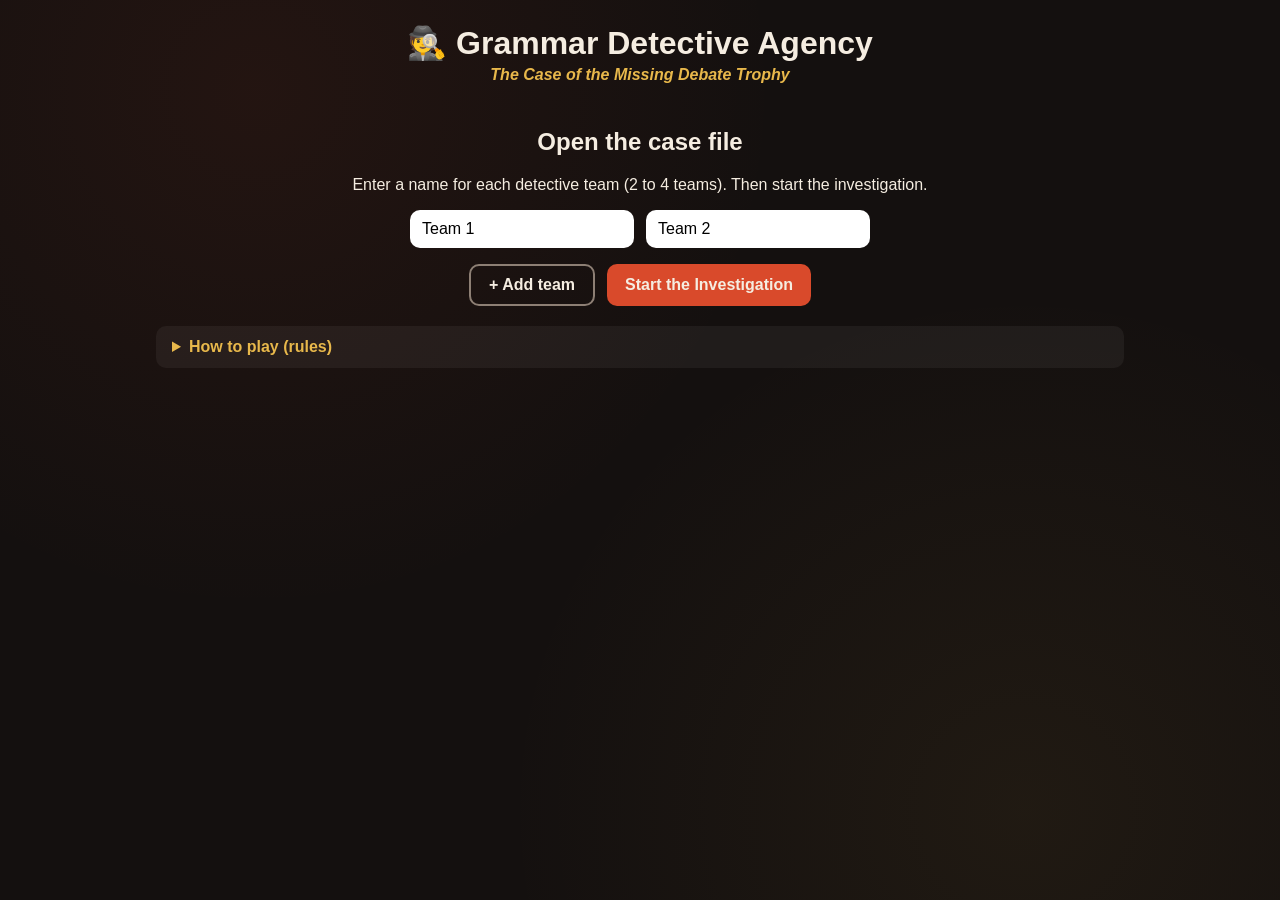
==== grammar-detective/index.html @ b58869e7 "Add Grammar Detective Agency game and update README" ====
<!DOCTYPE html>
<html lang="en">
<head>
<meta charset="UTF-8">
<meta name="viewport" content="width=device-width, initial-scale=1.0">
<title>Grammar Detective Agency: Used To &amp; Passive Voice</title>
<link rel="stylesheet" href="style.css">
</head>
<body>

  <header class="app-header">
    <h1>🕵️ Grammar Detective Agency</h1>
    <p class="subtitle">The Case of the Missing Debate Trophy</p>
  </header>

  <!-- SETUP SCREEN -->
  <section id="setup-screen" class="screen">
    <h2>Open the case file</h2>
    <p>Enter a name for each detective team (2 to 4 teams). Then start the investigation.</p>
    <div class="team-inputs" id="team-inputs">
      <input type="text" class="team-name-input" placeholder="Team 1 name" value="Team 1">
      <input type="text" class="team-name-input" placeholder="Team 2 name" value="Team 2">
    </div>
    <div class="setup-buttons">
      <button id="add-team-btn" class="btn secondary">+ Add team</button>
      <button id="start-game-btn" class="btn primary">Start the Investigation</button>
    </div>
    <details class="rules-details">
      <summary>How to play (rules)</summary>
      <ol>
        <li>Split the class into 2–4 detective teams.</li>
        <li>Read the case introduction and the list of suspects out loud.</li>
        <li>Read each grammar clue out loud, one at a time, in order.</li>
        <li>Teams try to answer using the correct grammar. Press "Reveal Answer" to check.</li>
        <li>Award the point to the team that answered correctly (or press "No one got it" — the clue unlocks either way, so the case keeps moving).</li>
        <li>Press "Next Clue" to continue until all 8 clues are unlocked.</li>
        <li>When the case file is complete, look at the suspects and the evidence together, then choose who committed the theft.</li>
        <li>The team that solves the case correctly wins bonus points — but everyone can guess!</li>
      </ol>
    </details>
  </section>

  <!-- CASE SCREEN -->
  <section id="case-screen" class="screen hidden">
    <div class="scoreboard" id="scoreboard"></div>

    <div class="case-layout">
      <div class="case-main">
        <p class="progress-label" id="progress-label">Clue 1 of 8</p>

        <div class="clue-card">
          <p class="clue-category" id="clue-category"></p>
          <p class="clue-question" id="clue-question"></p>

          <button id="show-answer-btn" class="btn primary">Reveal Answer</button>

          <div id="answer-block" class="hidden">
            <p class="answer-label">Correct answer:</p>
            <p class="answer-text" id="answer-text"></p>

            <p class="award-label">Which team got it right?</p>
            <div id="award-buttons" class="award-buttons"></div>
            <button id="no-one-btn" class="btn secondary">No one got it</button>

            <div id="unlock-block" class="unlock-block hidden">
              <p class="unlock-label">🔓 New clue unlocked:</p>
              <p class="unlock-text" id="unlock-text"></p>
              <button id="next-clue-btn" class="btn primary">Next Clue</button>
            </div>
          </div>
        </div>
      </div>

      <aside class="case-sidebar">
        <div class="sidebar-block">
          <h3>👥 Suspects</h3>
          <div id="suspects-list" class="suspects-list"></div>
        </div>
        <div class="sidebar-block">
          <h3>📋 Case File</h3>
          <ul id="case-file-list" class="case-file-list">
            <li class="empty-note">No clues yet. Solve the first question to begin.</li>
          </ul>
        </div>
      </aside>
    </div>

    <div class="game-controls">
      <button id="reset-game-btn" class="btn secondary">Restart game</button>
    </div>
  </section>

  <!-- ACCUSATION MODAL -->
  <div id="accusation-modal" class="modal hidden">
    <div class="modal-content wide">
      <h2>🔍 Who did it?</h2>
      <p>Review the case file and the suspects, then choose who stole the trophy.</p>
      <div id="accusation-suspects" class="accusation-suspects"></div>
      <div id="accusation-feedback" class="accusation-feedback hidden"></div>
      <button id="play-again-btn" class="btn primary hidden">Play again</button>
    </div>
  </div>

  <script src="script.js"></script>
</body>
</html>
---- grammar-detective/style.css ----
:root {
  --bg: #14100f;
  --panel: #201a18;
  --panel-light: #2a221f;
  --accent: #d94a2b;
  --gold: #e8b84b;
  --white: #f5ede1;
  --green: #3fa568;
  --gray: #8d7f74;
  --radius: 10px;
}

* { box-sizing: border-box; }

body {
  margin: 0;
  font-family: "Segoe UI", Verdana, Arial, sans-serif;
  background: var(--bg);
  background-image:
    radial-gradient(circle at 20% 10%, rgba(217,74,43,0.08), transparent 40%),
    radial-gradient(circle at 80% 90%, rgba(232,184,75,0.06), transparent 40%);
  color: var(--white);
  min-height: 100vh;
}

.app-header {
  text-align: center;
  padding: 24px 16px 8px;
}

.app-header h1 {
  margin: 0;
  font-size: 2rem;
}

.subtitle {
  margin: 4px 0 0;
  color: var(--gold);
  font-weight: 600;
  font-style: italic;
}

.screen {
  max-width: 1000px;
  margin: 0 auto;
  padding: 16px;
}

.hidden { display: none !important; }

/* Setup screen */
#setup-screen { text-align: center; }

.team-inputs {
  display: flex;
  flex-wrap: wrap;
  gap: 12px;
  justify-content: center;
  margin: 16px 0;
}

.team-name-input {
  padding: 10px 12px;
  border-radius: var(--radius);
  border: none;
  font-size: 1rem;
  min-width: 160px;
}

.setup-buttons {
  display: flex;
  gap: 12px;
  justify-content: center;
  flex-wrap: wrap;
  margin-bottom: 20px;
}

.btn {
  padding: 10px 18px;
  border-radius: var(--radius);
  border: none;
  font-size: 1rem;
  font-weight: 600;
  cursor: pointer;
}

.btn.primary { background: var(--accent); color: var(--white); }
.btn.primary:hover { filter: brightness(1.1); }

.btn.secondary {
  background: transparent;
  color: var(--white);
  border: 2px solid var(--gray);
}
.btn.secondary:hover { border-color: var(--white); }

.rules-details {
  text-align: left;
  background: rgba(255,255,255,0.05);
  border-radius: var(--radius);
  padding: 12px 16px;
  margin-top: 8px;
}

.rules-details summary {
  cursor: pointer;
  font-weight: 600;
  color: var(--gold);
}

.rules-details ol { margin: 10px 0 0; padding-left: 20px; }
.rules-details li { margin-bottom: 6px; }

/* Scoreboard */
.scoreboard {
  display: flex;
  flex-wrap: wrap;
  justify-content: center;
  gap: 12px;
  margin-bottom: 18px;
}

.score-card {
  background: var(--panel);
  border: 1px solid var(--panel-light);
  border-radius: var(--radius);
  padding: 10px 18px;
  text-align: center;
  min-width: 120px;
}

.score-card .team-label { font-size: 0.85rem; color: var(--gray); }
.score-card .team-score { font-size: 1.4rem; font-weight: 700; color: var(--gold); }

/* Case layout */
.case-layout {
  display: grid;
  grid-template-columns: 1fr 320px;
  gap: 18px;
}

@media (max-width: 800px) {
  .case-layout { grid-template-columns: 1fr; }
}

.progress-label {
  color: var(--gold);
  font-weight: 700;
  text-transform: uppercase;
  letter-spacing: 0.04em;
  font-size: 0.85rem;
  margin-bottom: 8px;
}

.clue-card {
  background: var(--panel);
  border: 1px solid var(--panel-light);
  border-radius: var(--radius);
  padding: 24px;
}

.clue-category {
  color: var(--accent);
  font-weight: 700;
  text-transform: uppercase;
  font-size: 0.8rem;
  margin: 0 0 8px;
}

.clue-question {
  font-size: 1.2rem;
  line-height: 1.5;
  white-space: pre-line;
  margin-bottom: 18px;
}

.answer-label { color: var(--gray); margin-bottom: 4px; }

.answer-text {
  font-size: 1.15rem;
  font-weight: 700;
  color: var(--green);
  margin-bottom: 18px;
}

.award-label { color: var(--gray); margin-bottom: 8px; }

.award-buttons {
  display: flex;
  flex-wrap: wrap;
  gap: 10px;
  margin-bottom: 12px;
}

.award-buttons .btn { background: var(--green); color: var(--white); }

#no-one-btn {
  background: var(--panel-light);
  border: none;
  color: var(--white);
}

.unlock-block {
  margin-top: 20px;
  padding-top: 18px;
  border-top: 1px dashed var(--panel-light);
}

.unlock-label {
  color: var(--gold);
  font-weight: 700;
  margin-bottom: 6px;
}

.unlock-text {
  line-height: 1.5;
  margin-bottom: 16px;
}

/* Sidebar */
.case-sidebar {
  display: flex;
  flex-direction: column;
  gap: 16px;
}

.sidebar-block {
  background: var(--panel);
  border: 1px solid var(--panel-light);
  border-radius: var(--radius);
  padding: 16px;
}

.sidebar-block h3 {
  margin: 0 0 12px;
  font-size: 0.95rem;
  color: var(--gold);
}

.suspects-list {
  display: flex;
  flex-direction: column;
  gap: 10px;
}

.suspect-mini {
  display: flex;
  align-items: center;
  gap: 10px;
  background: var(--panel-light);
  border-radius: 8px;
  padding: 8px 10px;
}

.suspect-mini .icon { font-size: 1.4rem; }
.suspect-mini .name { font-weight: 700; font-size: 0.9rem; }
.suspect-mini .role { font-size: 0.78rem; color: var(--gray); }

.case-file-list {
  list-style: none;
  margin: 0;
  padding: 0;
  display: flex;
  flex-direction: column;
  gap: 10px;
}

.case-file-list li {
  background: var(--panel-light);
  border-left: 3px solid var(--accent);
  border-radius: 6px;
  padding: 8px 10px;
  font-size: 0.85rem;
  line-height: 1.4;
}

.case-file-list .empty-note {
  border-left-color: var(--gray);
  color: var(--gray);
  font-style: italic;
}

.game-controls {
  text-align: center;
  margin-top: 24px;
}

/* Modal */
.modal {
  position: fixed;
  inset: 0;
  background: rgba(0,0,0,0.8);
  display: flex;
  align-items: center;
  justify-content: center;
  padding: 16px;
  z-index: 50;
}

.modal-content {
  background: var(--panel);
  border: 1px solid var(--panel-light);
  border-radius: var(--radius);
  padding: 28px;
  max-width: 560px;
  width: 100%;
  text-align: center;
}

.modal-content.wide { max-width: 760px; }

.accusation-suspects {
  display: grid;
  grid-template-columns: repeat(auto-fit, minmax(160px, 1fr));
  gap: 14px;
  margin: 20px 0;
}

.suspect-card {
  background: var(--panel-light);
  border: 2px solid transparent;
  border-radius: var(--radius);
  padding: 16px 10px;
  cursor: pointer;
  text-align: center;
}

.suspect-card:hover { border-color: var(--gold); }

.suspect-card .icon { font-size: 2.2rem; display: block; margin-bottom: 8px; }
.suspect-card .name { font-weight: 700; }
.suspect-card .role { font-size: 0.8rem; color: var(--gray); margin-top: 4px; }

.accusation-feedback {
  text-align: left;
  background: var(--panel-light);
  border-radius: var(--radius);
  padding: 16px;
  margin-bottom: 16px;
  line-height: 1.5;
}

.accusation-feedback.correct { border-left: 4px solid var(--green); }
.accusation-feedback.wrong { border-left: 4px solid var(--accent); }

@media (max-width: 640px) {
  .app-header h1 { font-size: 1.5rem; }
}
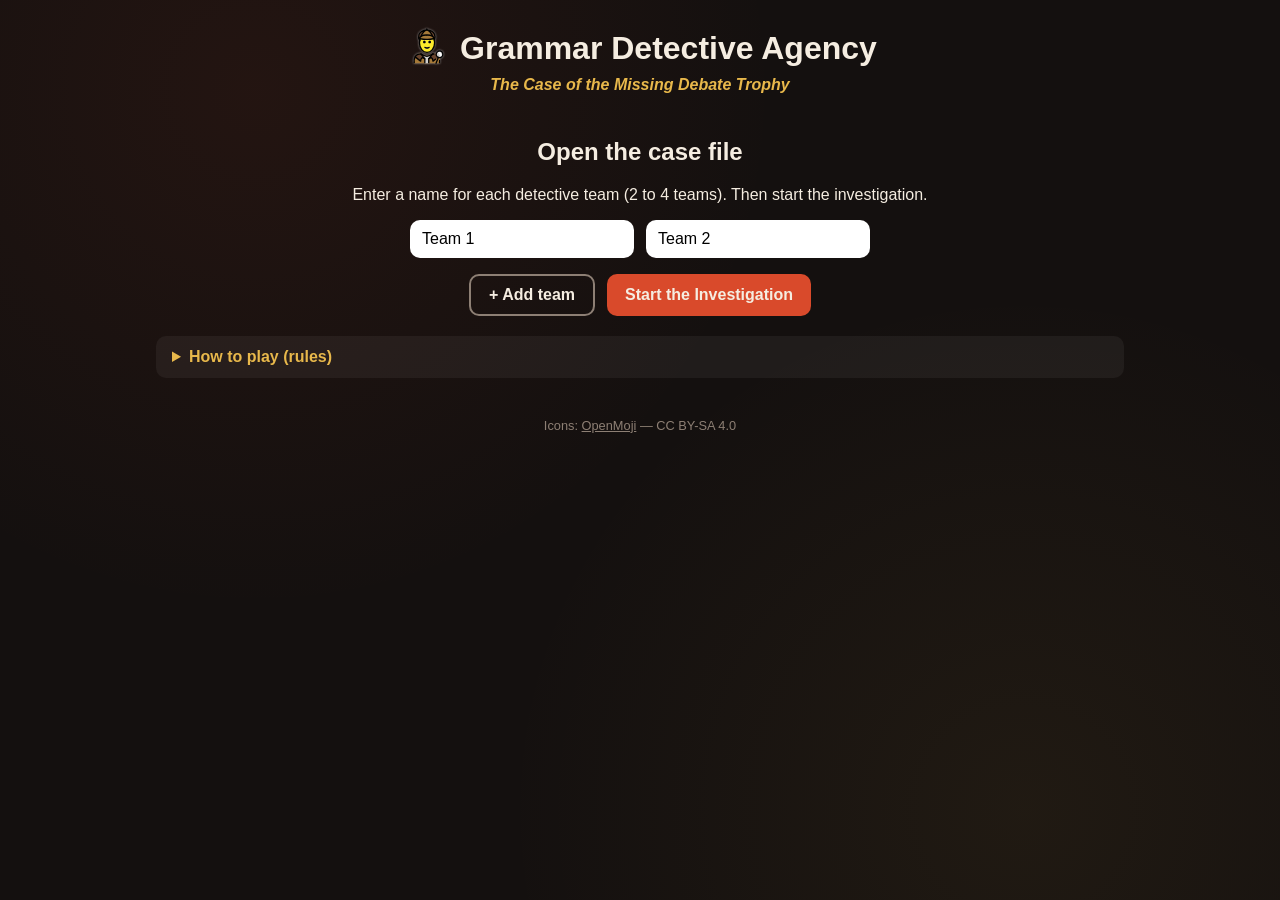
==== commit af5a22c7: "Replace system emojis with bundled OpenMoji SVG icons - Add 19 OpenMoji 15.1.0 color SVGs (CC BY-SA " ====
--- a/grammar-detective/index.html
+++ b/grammar-detective/index.html
@@ -9,7 +9,7 @@
 <body>
 
   <header class="app-header">
-    <h1>🕵️ Grammar Detective Agency</h1>
+    <h1><img class="emoji" src="../assets/openmoji/detective.svg" alt=""> Grammar Detective Agency</h1>
     <p class="subtitle">The Case of the Missing Debate Trophy</p>
   </header>
 
@@ -33,9 +33,9 @@
         <li>Read each grammar clue out loud, one at a time, in order.</li>
         <li>Teams try to answer using the correct grammar. Press "Reveal Answer" to check.</li>
         <li>Award the point to the team that answered correctly (or press "No one got it" — the clue unlocks either way, so the case keeps moving).</li>
-        <li>Press "Next Clue" to continue until all 8 clues are unlocked.</li>
-        <li>When the case file is complete, look at the suspects and the evidence together, then choose who committed the theft.</li>
-        <li>The team that solves the case correctly wins bonus points — but everyone can guess!</li>
+        <li>Press "Next Clue" to continue. Each suspect has 2 clues — once both are revealed, watch the Suspects panel: that suspect turns <img class="emoji" src="../assets/openmoji/check.svg" alt=""> Cleared or <img class="emoji" src="../assets/openmoji/warning.svg" alt=""> Suspicious.</li>
+        <li>When all 8 clues are unlocked, only one suspect should still be <img class="emoji" src="../assets/openmoji/warning.svg" alt=""> Suspicious. Click that suspect's card to close the case.</li>
+        <li>The team that solves the case correctly wins 300 bonus points — but everyone can guess!</li>
       </ol>
     </details>
   </section>
@@ -58,12 +58,14 @@
             <p class="answer-label">Correct answer:</p>
             <p class="answer-text" id="answer-text"></p>
 
-            <p class="award-label">Which team got it right?</p>
-            <div id="award-buttons" class="award-buttons"></div>
-            <button id="no-one-btn" class="btn secondary">No one got it</button>
+            <div id="award-section">
+              <p class="award-label">Which team got it right?</p>
+              <div id="award-buttons" class="award-buttons"></div>
+              <button id="no-one-btn" class="btn secondary">No one got it</button>
+            </div>
 
             <div id="unlock-block" class="unlock-block hidden">
-              <p class="unlock-label">🔓 New clue unlocked:</p>
+              <p class="unlock-label"><img class="emoji" src="../assets/openmoji/unlock.svg" alt=""> New clue unlocked:</p>
               <p class="unlock-text" id="unlock-text"></p>
               <button id="next-clue-btn" class="btn primary">Next Clue</button>
             </div>
@@ -73,11 +75,11 @@
 
       <aside class="case-sidebar">
         <div class="sidebar-block">
-          <h3>👥 Suspects</h3>
+          <h3><img class="emoji" src="../assets/openmoji/people.svg" alt=""> Suspects</h3>
           <div id="suspects-list" class="suspects-list"></div>
         </div>
         <div class="sidebar-block">
-          <h3>📋 Case File</h3>
+          <h3><img class="emoji" src="../assets/openmoji/clipboard.svg" alt=""> Case File</h3>
           <ul id="case-file-list" class="case-file-list">
             <li class="empty-note">No clues yet. Solve the first question to begin.</li>
           </ul>
@@ -93,14 +95,22 @@
   <!-- ACCUSATION MODAL -->
   <div id="accusation-modal" class="modal hidden">
     <div class="modal-content wide">
-      <h2>🔍 Who did it?</h2>
+      <h2><img class="emoji" src="../assets/openmoji/magnifier-left.svg" alt=""> Who did it?</h2>
       <p>Review the case file and the suspects, then choose who stole the trophy.</p>
       <div id="accusation-suspects" class="accusation-suspects"></div>
       <div id="accusation-feedback" class="accusation-feedback hidden"></div>
+      <div id="bonus-section" class="bonus-section hidden">
+        <p class="award-label">Which team solved the case? (+300 bonus points)</p>
+        <div id="bonus-buttons" class="award-buttons"></div>
+        <button id="no-bonus-btn" class="btn secondary">No team</button>
+      </div>
+      <div id="final-scores" class="final-scores hidden"></div>
       <button id="play-again-btn" class="btn primary hidden">Play again</button>
     </div>
   </div>
 
+  <footer class="credits">Icons: <a href="https://openmoji.org/" target="_blank" rel="noopener">OpenMoji</a> — CC BY-SA 4.0</footer>
+
   <script src="script.js"></script>
 </body>
 </html>
--- a/grammar-detective/style.css
+++ b/grammar-detective/style.css
@@ -194,7 +194,8 @@
 
 .award-buttons .btn { background: var(--green); color: var(--white); }
 
-#no-one-btn {
+#no-one-btn,
+#no-bonus-btn {
   background: var(--panel-light);
   border: none;
   color: var(--white);
@@ -252,9 +253,44 @@
   padding: 8px 10px;
 }
 
+.suspect-mini {
+  align-items: flex-start;
+  flex-wrap: wrap;
+}
+
 .suspect-mini .icon { font-size: 1.4rem; }
 .suspect-mini .name { font-weight: 700; font-size: 0.9rem; }
 .suspect-mini .role { font-size: 0.78rem; color: var(--gray); }
+
+.suspect-mini .info { flex: 1; min-width: 0; }
+
+.status-badge {
+  display: inline-block;
+  margin-top: 4px;
+  padding: 2px 8px;
+  border-radius: 999px;
+  font-size: 0.72rem;
+  font-weight: 700;
+  text-transform: uppercase;
+  letter-spacing: 0.02em;
+}
+
+.status-badge.unknown {
+  background: rgba(141,127,116,0.25);
+  color: var(--gray);
+}
+
+.status-badge.cleared {
+  background: rgba(63,165,104,0.2);
+  color: var(--green);
+}
+
+.status-badge.suspicious {
+  background: rgba(217,74,43,0.2);
+  color: var(--accent);
+}
+
+.suspect-card .status-badge { margin-top: 8px; }
 
 .case-file-list {
   list-style: none;
@@ -343,6 +379,52 @@
 .accusation-feedback.correct { border-left: 4px solid var(--green); }
 .accusation-feedback.wrong { border-left: 4px solid var(--accent); }
 
+.bonus-section .award-buttons { justify-content: center; }
+
+.accusation-suspects.closed .suspect-card { cursor: default; }
+.accusation-suspects.closed .suspect-card:hover { border-color: transparent; }
+
+.final-scores {
+  text-align: left;
+  background: var(--panel-light);
+  border-radius: var(--radius);
+  padding: 16px;
+  margin-bottom: 16px;
+}
+
+.final-scores h3 { margin: 0 0 8px; text-align: center; }
+
+.final-scores .final-row {
+  display: flex;
+  justify-content: space-between;
+  padding: 8px 0;
+  border-bottom: 1px solid var(--panel);
+  font-size: 1.1rem;
+}
+
+.final-scores .final-row:last-child { border-bottom: none; }
+
 @media (max-width: 640px) {
   .app-header h1 { font-size: 1.5rem; }
 }
+
+/* OpenMoji images used instead of system emojis */
+.emoji {
+  width: 1.5em;
+  height: 1.5em;
+  vertical-align: -0.4em;
+  /* light halo so OpenMoji's black outlines stay visible on the dark theme */
+  filter: drop-shadow(0 0 1px rgba(255, 255, 255, 0.55));
+}
+
+.credits {
+  text-align: center;
+  padding: 24px 16px;
+  color: var(--gray);
+  font-size: 0.8rem;
+}
+
+.credits a { color: inherit; }
+
+.suspect-mini .icon .emoji { width: 2em; height: 2em; }
+.suspect-card .icon .emoji { width: 1.6em; height: 1.6em; margin: 0 auto; display: block; }
